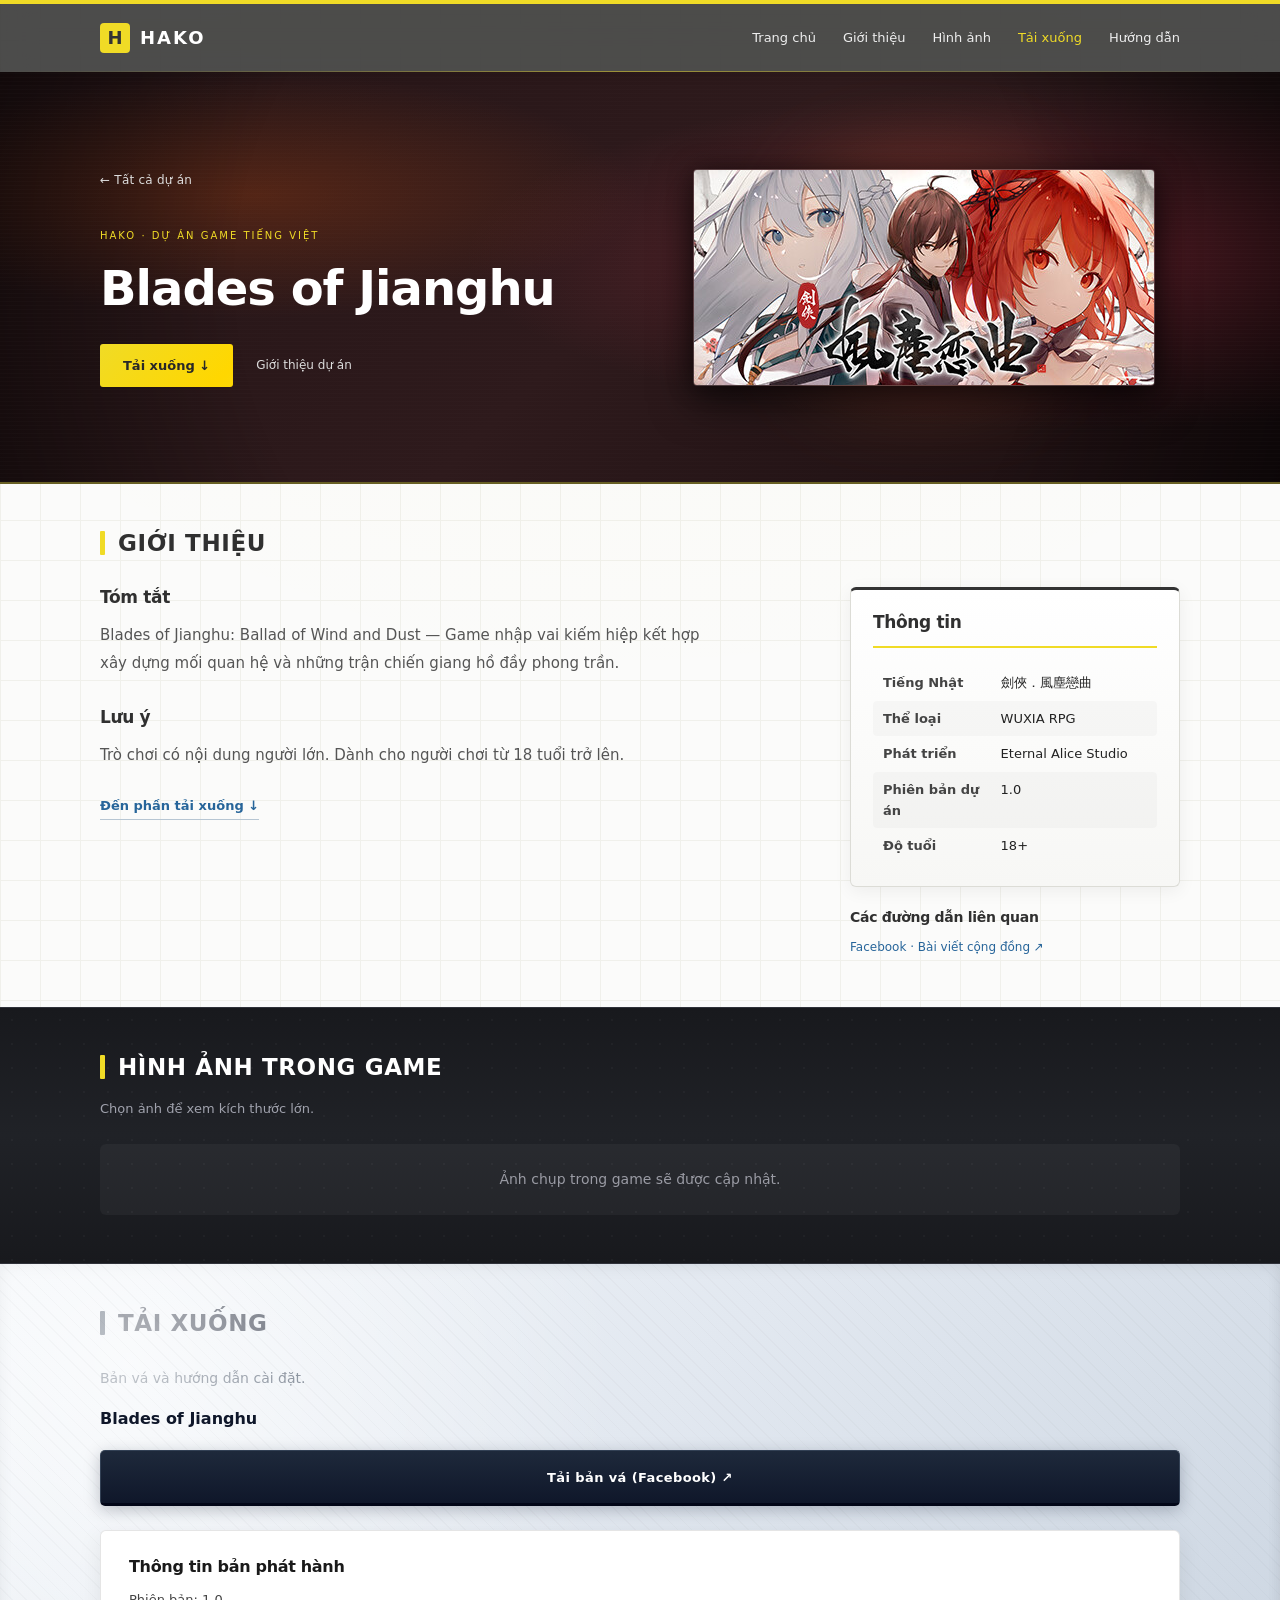
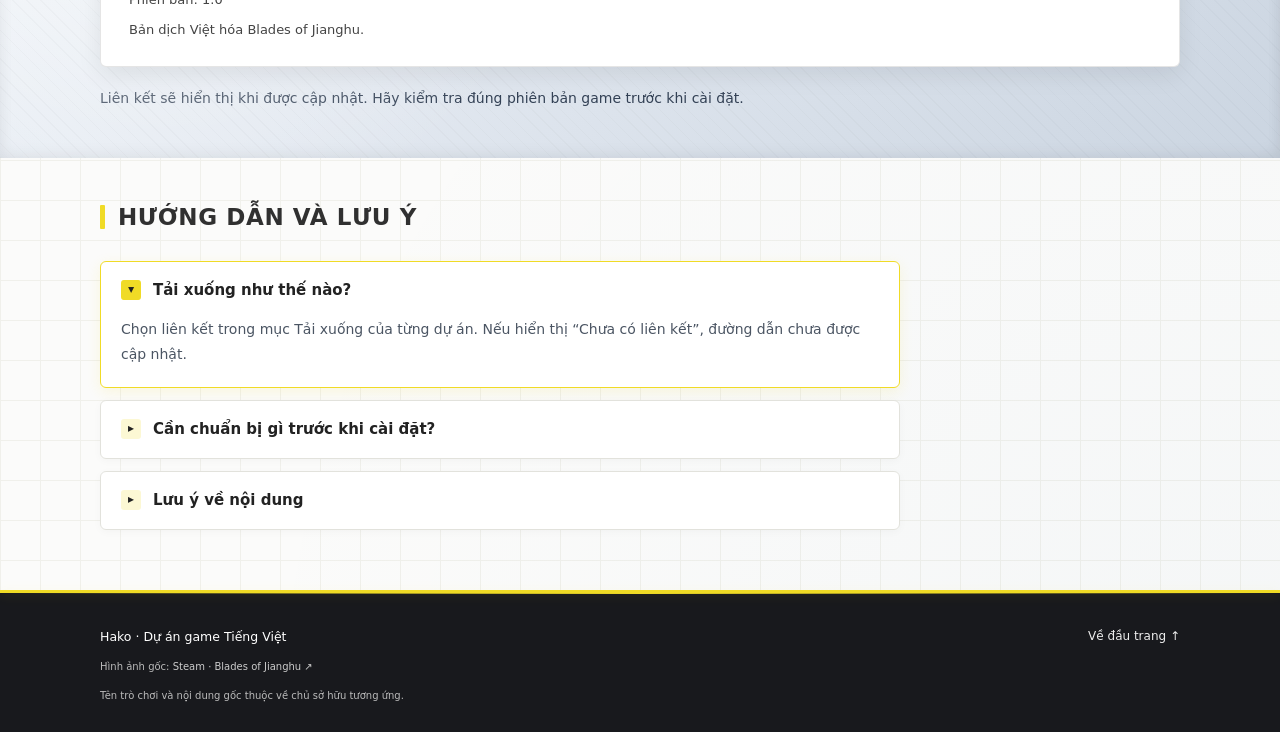
==== blades-of-jianghu.html @ 89d551ab "Add Vestaria Saga II Remake, Blades of Jianghu, and Rance X projects" ====
<!doctype html>
<html lang="vi">
<head>
<meta charset="utf-8">
<meta name="viewport" content="width=device-width, initial-scale=1">
<meta name="theme-color" content="#333333">
<meta name="description" content="Blades of Jianghu — Giới thiệu, thông tin dự án, bản vá và hướng dẫn tải xuống tại Hako.">
<title>Blades of Jianghu — Hako</title>
<link rel="stylesheet" href="style.css">
<script src="projects.js" defer></script>
<script src="app.js" defer></script>
</head>
<body data-project="jianghu">
<a class="skip" href="#projects">Đến nội dung chính</a>
<nav class="header-nav" aria-label="Điều hướng chính"><div class="container nav-inner">
<a class="nav-brand" href="index.html"><span class="brand-mark">H</span> HAKO</a>
<div class="nav-links"><a href="index.html">Trang chủ</a><a href="#projects">Giới thiệu</a><a href="#screenshots">Hình ảnh</a><a class="nav-down-link" href="#downloads">Tải xuống</a><a href="#guide">Hướng dẫn</a></div>
</div></nav>
<header id="home" class="hero">
<div class="container hero-layout"><div class="header-content"><a class="breadcrumb" href="index.html">← Tất cả dự án</a><p class="hero-kicker">HAKO · DỰ ÁN GAME TIẾNG VIỆT</p><h1>Blades of Jianghu</h1><div class="hero-actions"><a class="hero-download" href="#downloads">Tải xuống ↓</a><a class="hero-info" href="#projects">Giới thiệu dự án</a></div></div><figure class="hero-artwork"><img src="img/jianghu-banner.jpg" alt="Ảnh sản phẩm Blades of Jianghu" width="560" height="420" fetchpriority="high"></figure></div>
</header>
<main>
<section id="projects" class="article container"><h2 class="article-title">Giới thiệu</h2><div id="project-list"></div><noscript>Hãy bật JavaScript để xem thông tin và liên kết tải xuống của dự án.</noscript></section>
<section id="screenshots" class="article screenshots-section"><div class="container"><h2 class="article-title">Hình ảnh trong game</h2><p class="gallery-hint">Chọn ảnh để xem kích thước lớn.</p><div id="screenshot-list" class="screenshot-grid"></div></div></section>
<section id="downloads" class="downloads article"><div class="container"><h2 class="article-title">Tải xuống</h2><p>Bản vá và hướng dẫn cài đặt.</p><div id="download-list"></div><p class="download-note">Liên kết sẽ hiển thị khi được cập nhật. Hãy kiểm tra đúng phiên bản game trước khi cài đặt.</p></div></section>
<section id="guide" class="article container"><h2 class="article-title">Hướng dẫn và lưu ý</h2><div id="project-guide-content"></div><div class="questions"><details open><summary>Tải xuống như thế nào?</summary><p>Chọn liên kết trong mục Tải xuống của từng dự án. Nếu hiển thị “Chưa có liên kết”, đường dẫn chưa được cập nhật.</p></details><details><summary>Cần chuẩn bị gì trước khi cài đặt?</summary><p>Đọc hướng dẫn đi kèm bản phát hành, kiểm tra đúng phiên bản game yêu cầu và sao lưu dữ liệu lưu trước khi áp dụng bản vá.</p></details><details><summary>Lưu ý về nội dung</summary><p>Xem phần lưu ý và thông tin độ tuổi của dự án trước khi lựa chọn trải nghiệm.</p></details></div></section>
</main>
<footer><div class="container footer-inner"><small>Hako · Dự án game Tiếng Việt</small><a href="#home">Về đầu trang ↑</a></div><p class="container artwork-credit">Hình ảnh gốc: <a href="https://store.steampowered.com/app/2179300/Blades_of_Jianghu_Ballad_of_Wind_and_Dust/" target="_blank" rel="noopener noreferrer">Steam · Blades of Jianghu ↗</a></p><p class="container legal">Tên trò chơi và nội dung gốc thuộc về chủ sở hữu tương ứng.</p></footer>
<dialog id="image-viewer" class="image-viewer" aria-label="Ảnh chụp trong game"><div class="viewer-toolbar"><p id="viewer-caption" aria-live="polite"></p><button type="button" id="viewer-close" autofocus aria-label="Đóng ảnh">Đóng ×</button></div><img id="viewer-image" alt=""><div class="viewer-controls"><button type="button" id="viewer-prev" aria-label="Ảnh trước">← Trước</button><span id="viewer-count" aria-live="polite"></span><button type="button" id="viewer-next" aria-label="Ảnh tiếp theo">Tiếp →</button></div></dialog>
</body>
</html>
---- style.css ----
/* ============================================================
   HAKO VNs — Modernized Fluid CSS
   Charcoal navigation · Yellow accents · White content panels
   ============================================================ */

/* ------------------------------------------------------------------
   1. CUSTOM PROPERTIES & RESETS
   ------------------------------------------------------------------ */
:root {
  --yellow: #f0db26;
  --dark: #333;
  --ink: #303030;
  --muted: #666;
  --line: #e3e3df;
  --link: #27659a;

  /* Extended palette */
  --yellow-glow: #f0db2666;
  --yellow-dim: #f0db2622;
  --surface: #f1f1ef;
  --card-shadow: 0 2px 8px rgba(0, 0, 0, 0.06);
  --card-shadow-hover: 0 8px 28px rgba(0, 0, 0, 0.12);
  --ease: cubic-bezier(0.4, 0, 0.2, 1);
  --transition: all 0.3s var(--ease);

  /* Scroll progress (driven by JS or scroll-timeline) */
  --scroll-progress: 0;
}

*,
*::before,
*::after {
  box-sizing: border-box;
}

html {
  scroll-behavior: smooth;
  scroll-padding-top: 92px;
}

body {
  margin: 0;
  font-family: 'Inter', system-ui, -apple-system, 'Segoe UI', sans-serif;
  font-size: 15px;
  line-height: 1.65;
  color: var(--ink);
  background-color: #fbfbfa;
  background-image:
    radial-gradient(ellipse 80% 50% at 50% -20%, rgba(240, 219, 38, 0.06), transparent),
    radial-gradient(circle at 100% 100%, rgba(39, 101, 154, 0.03), transparent 40%),
    linear-gradient(#f0f0eb 1px, transparent 1px),
    linear-gradient(90deg, #f0f0eb 1px, transparent 1px);
  background-size: 100% 100%, 100% 100%, 40px 40px, 40px 40px;
  -webkit-font-smoothing: antialiased;
  -moz-osx-font-smoothing: grayscale;
}


/* ------------------------------------------------------------------
   2. SCROLL PROGRESS BAR
   ------------------------------------------------------------------ */
.scroll-progress {
  position: fixed;
  top: 0;
  left: 0;
  width: 0%;
  height: 3px;
  background: linear-gradient(90deg, var(--yellow), #ffd700, #fff382);
  z-index: 250;
  pointer-events: none;
  transition: width 0.08s linear;
  box-shadow: 0 0 10px rgba(240, 219, 38, 0.6);
}


/* ------------------------------------------------------------------
   3. BASE TYPOGRAPHY & LINKS
   ------------------------------------------------------------------ */
a {
  color: var(--link);
  text-decoration: none;
  transition: var(--transition);
}

a:hover {
  text-decoration: underline;
  text-underline-offset: 4px;
}

a:focus-visible,
summary:focus-visible {
  outline: 3px solid #337ab7;
  outline-offset: 5px;
}

p {
  margin: 0 0 16px;
}

h1, h2, h3, h4 {
  line-height: 1.25;
  letter-spacing: -0.02em;
}

h3 {
  font-size: 23px;
  font-weight: 600;
}

h4 {
  font-size: 17px;
  font-weight: 600;
  margin: 0 0 14px;
}


/* ------------------------------------------------------------------
   4. LAYOUT CONTAINER
   ------------------------------------------------------------------ */
.container {
  width: calc(100% - 48px);
  max-width: 1080px;
  margin: 0 auto;
}


/* ------------------------------------------------------------------
   5. SKIP LINK
   ------------------------------------------------------------------ */
.skip {
  position: fixed;
  top: -90px;
  left: 15px;
  padding: 10px;
  background: var(--yellow);
  color: #222;
  z-index: 200;
  transition: top 0.25s var(--ease);
}

.skip:focus {
  top: 10px;
}


/* ------------------------------------------------------------------
   6. GLASSMORPHISM NAVIGATION
   ------------------------------------------------------------------ */
.header-nav {
  position: fixed;
  inset: 0 0 auto;
  z-index: 100;
  background: rgba(45, 45, 45, 0.85);
  backdrop-filter: blur(16px) saturate(1.6);
  -webkit-backdrop-filter: blur(16px) saturate(1.6);
  border-top: 4px solid var(--yellow);
  box-shadow: 0 2px 12px rgba(0, 0, 0, 0.12);
  transition: background 0.35s var(--ease), box-shadow 0.35s var(--ease), border-color 0.35s var(--ease);
}

.header-nav.nav-scrolled {
  background: rgba(24, 24, 24, 0.95);
  backdrop-filter: blur(24px) saturate(2);
  -webkit-backdrop-filter: blur(24px) saturate(2);
  box-shadow: 0 4px 20px rgba(0, 0, 0, 0.45);
}

/* Subtle gradient border at the bottom */
.header-nav::after {
  content: '';
  position: absolute;
  bottom: 0;
  left: 0;
  right: 0;
  height: 1px;
  background: linear-gradient(
    90deg,
    transparent 0%,
    var(--yellow-glow) 25%,
    var(--yellow) 50%,
    var(--yellow-glow) 75%,
    transparent 100%
  );
  opacity: 0.5;
}

.nav-inner {
  min-height: 68px;
  display: flex;
  align-items: center;
  justify-content: space-between;
  gap: 24px;
}

.nav-brand {
  color: white;
  font-weight: 750;
  font-size: 18px;
  letter-spacing: 2px;
  display: flex;
  align-items: center;
  gap: 10px;
}

.brand-mark {
  display: grid;
  place-items: center;
  background: var(--yellow);
  color: #333;
  width: 30px;
  height: 30px;
  font-weight: 800;
  font-size: 18px;
  letter-spacing: 0;
  border-radius: 4px;
  transition: var(--transition);
}

.nav-brand:hover .brand-mark {
  box-shadow: 0 0 12px var(--yellow-glow);
}

.nav-links {
  display: flex;
  gap: 27px;
  align-items: center;
}

.nav-links a {
  font-size: 13px;
  color: #eee;
  padding: 20px 0;
  position: relative;
  transition: var(--transition);
}

/* Underline slides in from left on hover */
.nav-links a::after {
  content: '';
  position: absolute;
  bottom: 14px;
  left: 0;
  width: 0;
  height: 2px;
  background: var(--yellow);
  transition: width 0.3s var(--ease);
}

.nav-links a:hover {
  text-decoration: none;
  color: #fff;
}

.nav-links a:hover::after {
  width: 100%;
}

.nav-links .nav-down-link {
  color: var(--yellow);
}


/* ------------------------------------------------------------------
   7. HERO SECTION
   ------------------------------------------------------------------ */
.hero {
  margin-top: 72px;
  color: white;
  background: #1e1e24;
  border-bottom: 2px solid rgba(240, 219, 38, 0.35);
  position: relative;
  overflow: hidden;
}

/* Gradient background with animated grain texture & game atmosphere */
.hero::before {
  content: '';
  position: absolute;
  inset: 0;
  background:
    radial-gradient(circle at 80% 40%, rgba(240, 219, 38, 0.14), transparent 50%),
    linear-gradient(135deg, #18191d 0%, #24252b 50%, #151619 100%);
  z-index: 0;
}

.hero::after {
  content: '';
  position: absolute;
  inset: 0;
  background-image:
    repeating-linear-gradient(0deg, rgba(255, 255, 255, 0.015) 0, rgba(255, 255, 255, 0.015) 1px, transparent 0, transparent 4px),
    radial-gradient(circle at 50% 50%, transparent 60%, rgba(0, 0, 0, 0.6) 100%);
  opacity: 0.8;
  z-index: 0;
  pointer-events: none;
}

/* Dynamic game-specific hero themes matching original VN ambiance */
body[data-project="vestaria"] .hero::before {
  background:
    radial-gradient(ellipse 75% 65% at 85% 45%, rgba(212, 175, 55, 0.25), transparent 65%),
    radial-gradient(ellipse 50% 50% at 20% 30%, rgba(46, 117, 75, 0.22), transparent 60%),
    linear-gradient(135deg, #161c18 0%, #202722 50%, #121614 100%);
}

body[data-project="rance"] .hero::before {
  background:
    radial-gradient(ellipse 75% 65% at 85% 45%, rgba(220, 38, 56, 0.28), transparent 65%),
    radial-gradient(ellipse 50% 50% at 20% 30%, rgba(160, 24, 38, 0.22), transparent 60%),
    linear-gradient(135deg, #241417 0%, #2d191d 50%, #180d10 100%);
}

body[data-project="renalith"] .hero::before {
  background:
    radial-gradient(ellipse 75% 65% at 85% 45%, rgba(147, 51, 234, 0.25), transparent 65%),
    radial-gradient(ellipse 50% 50% at 20% 30%, rgba(79, 70, 229, 0.22), transparent 60%),
    linear-gradient(135deg, #191426 0%, #221b33 50%, #130f1c 100%);
}

body[data-project="vestaria2"] .hero::before {
  background:
    radial-gradient(ellipse 75% 65% at 85% 45%, rgba(212, 175, 55, 0.25), transparent 65%),
    radial-gradient(ellipse 50% 50% at 20% 30%, rgba(59, 130, 246, 0.22), transparent 60%),
    linear-gradient(135deg, #131b24 0%, #1a2634 50%, #0f151d 100%);
}

body[data-project="jianghu"] .hero::before {
  background:
    radial-gradient(ellipse 75% 65% at 85% 45%, rgba(244, 63, 94, 0.28), transparent 65%),
    radial-gradient(ellipse 50% 50% at 20% 30%, rgba(234, 88, 12, 0.22), transparent 60%),
    linear-gradient(135deg, #241416 0%, #2e1a1c 50%, #180d0f 100%);
}

body[data-project="rance-x"] .hero::before {
  background:
    radial-gradient(ellipse 75% 65% at 85% 45%, rgba(220, 38, 56, 0.32), transparent 65%),
    radial-gradient(ellipse 50% 50% at 20% 30%, rgba(180, 20, 40, 0.25), transparent 60%),
    linear-gradient(135deg, #291115 0%, #34161b 50%, #1b0a0d 100%);
}

.hero > .container {
  position: relative;
  z-index: 1;
}

.hero-layout {
  min-height: 410px;
  display: grid;
  grid-template-columns: 1fr 1fr;
  gap: 55px;
  align-items: center;
  padding-top: 35px;
  padding-bottom: 35px;
}

.header-content {
  padding: 18px 0;
}

.breadcrumb {
  font-size: 12px;
  color: #ddd;
  display: inline-block;
  margin-bottom: 38px;
  letter-spacing: 0.02em;
}

.hero-kicker {
  font-size: 10px;
  letter-spacing: 2px;
  color: var(--yellow);
  margin: 0 0 16px;
  text-transform: uppercase;
}

h1 {
  font-size: clamp(32px, 4vw, 48px);
  letter-spacing: -1px;
  margin: 0 0 28px;
  font-weight: 600;
  line-height: 1.15;
}

h1.typing-active::after {
  content: '❘';
  color: var(--yellow);
  animation: cursorBlink 0.8s infinite;
  margin-left: 2px;
  font-weight: 300;
}

@keyframes cursorBlink {
  0%, 100% { opacity: 1; }
  50% { opacity: 0; }
}

.hero-actions {
  display: flex;
  gap: 23px;
  align-items: center;
  flex-wrap: wrap;
}

/* Download button with gradient & shimmer */
.hero-download {
  display: inline-block;
  background: linear-gradient(135deg, var(--yellow) 0%, #ffd700 50%, var(--yellow) 100%);
  background-size: 200% 100%;
  color: #282828;
  padding: 11px 23px;
  border-radius: 3px;
  font-weight: 700;
  font-size: 13px;
  transition: var(--transition);
  position: relative;
  overflow: hidden;
}

.hero-download:hover {
  text-decoration: none;
  background-position: 100% 0;
  box-shadow: 0 4px 20px var(--yellow-glow);
  transform: translateY(-1px);
}

/* Shimmer effect on hover */
.hero-download::after {
  content: '';
  position: absolute;
  top: 0;
  left: -100%;
  width: 60%;
  height: 100%;
  background: linear-gradient(
    90deg,
    transparent,
    rgba(255, 255, 255, 0.35),
    transparent
  );
  transition: none;
}

.hero-info {
  color: #ddd;
  font-size: 12px;
}

.hero-artwork {
  margin: 0;
  min-width: 0;
  display: flex;
  align-items: center;
  justify-content: center;
  height: 340px;
  position: relative;
}

/* Ambient glow halo behind game artwork */
.hero-artwork::before {
  content: '';
  position: absolute;
  width: 80%;
  height: 80%;
  background: radial-gradient(circle, var(--yellow-glow) 0%, transparent 70%);
  filter: blur(35px);
  z-index: 0;
  opacity: 0.6;
  pointer-events: none;
}

body[data-project="vestaria"] .hero-artwork::before {
  background: radial-gradient(circle, rgba(212, 175, 55, 0.5) 0%, rgba(46, 117, 75, 0.25) 50%, transparent 70%);
}

body[data-project="rance"] .hero-artwork::before {
  background: radial-gradient(circle, rgba(220, 38, 56, 0.55) 0%, rgba(180, 20, 40, 0.25) 50%, transparent 70%);
}

body[data-project="renalith"] .hero-artwork::before {
  background: radial-gradient(circle, rgba(168, 85, 247, 0.55) 0%, rgba(99, 102, 241, 0.25) 50%, transparent 70%);
}

body[data-project="vestaria2"] .hero-artwork::before {
  background: radial-gradient(circle, rgba(212, 175, 55, 0.5) 0%, rgba(59, 130, 246, 0.25) 50%, transparent 70%);
}

body[data-project="jianghu"] .hero-artwork::before {
  background: radial-gradient(circle, rgba(244, 63, 94, 0.55) 0%, rgba(251, 146, 60, 0.25) 50%, transparent 70%);
}

body[data-project="rance-x"] .hero-artwork::before {
  background: radial-gradient(circle, rgba(220, 38, 56, 0.6) 0%, rgba(239, 68, 68, 0.3) 50%, transparent 70%);
}



.hero-artwork img {
  display: block;
  max-width: 100%;
  max-height: 100%;
  width: auto;
  height: auto;
  object-fit: contain;
  box-shadow: 0 16px 40px rgba(0, 0, 0, 0.6), 0 0 24px rgba(0, 0, 0, 0.4);
  border-radius: 4px;
  border: 1px solid rgba(255, 255, 255, 0.15);
  position: relative;
  z-index: 1;
  transition: var(--transition);
}


/* ------------------------------------------------------------------
   8. ARTICLES & SECTIONS
   ------------------------------------------------------------------ */
.article {
  padding-top: 45px;
  padding-bottom: 48px;
}

/* Section title with animated yellow bar */
.article-title {
  font-size: 23px;
  font-weight: 650;
  text-transform: uppercase;
  letter-spacing: 0.6px;
  margin: 0 0 29px;
  display: flex;
  align-items: center;
  gap: 13px;
}

.article-title::before {
  content: '';
  width: 5px;
  height: 24px;
  background: var(--yellow);
  flex-shrink: 0;
  border-radius: 1px;
  transition: height 0.5s var(--ease);
}

/* Gradient text option — add .gradient-text to an .article-title for the effect */
.article-title.gradient-text {
  background: linear-gradient(135deg, var(--ink), var(--link));
  -webkit-background-clip: text;
  -webkit-text-fill-color: transparent;
  background-clip: text;
}


/* ------------------------------------------------------------------
   9. PROJECT LAYOUT & DATA CARDS
   ------------------------------------------------------------------ */
.project {
  padding: 0;
}

.project-layout {
  display: grid;
  grid-template-columns: minmax(0, 1fr) 330px;
  gap: 64px;
  align-items: start;
}

.project-summary p {
  line-height: 1.85;
  color: #555;
  max-width: 66ch;
}

.project-summary h4:not(:first-child) {
  margin-top: 29px;
}

.text-link {
  display: inline-block;
  margin-top: 9px;
  font-size: 13px;
  font-weight: 600;
  border-bottom: 1px solid #b7c6d3;
  padding-bottom: 3px;
  transition: var(--transition);
}

.text-link:hover {
  text-decoration: none;
  border-color: var(--link);
}

/* Card with subtle shadow & hover lift */
.data-content {
  background: linear-gradient(180deg, #ffffff 0%, #f7f7f5 100%);
  border: 1px solid #dcdcd6;
  border-top: 3px solid var(--dark);
  border-radius: 6px;
  padding: 22px;
  box-shadow: 0 4px 18px rgba(0, 0, 0, 0.06);
  transition: var(--transition);
}

.data-content:hover {
  box-shadow: 0 8px 28px rgba(0, 0, 0, 0.12);
  transform: translateY(-2px);
}

.data-title {
  padding-bottom: 13px;
  border-bottom: 2px solid var(--yellow);
  margin-bottom: 17px;
  display: flex;
  align-items: center;
  justify-content: space-between;
}

.metadata {
  margin: 0;
  font-size: 13px;
}

.metadata > div {
  display: grid;
  grid-template-columns: 40% minmax(0, 1fr);
  gap: 12px;
  padding: 7px 10px;
  border-radius: 4px;
  transition: background 0.2s ease;
}

.metadata > div:nth-child(even) {
  background: rgba(0, 0, 0, 0.025);
}

.metadata > div:hover {
  background: rgba(240, 219, 38, 0.14);
}

.metadata dt {
  font-weight: 600;
  color: #444;
}

.metadata dd {
  margin: 0;
  overflow-wrap: anywhere;
  color: #222;
}

.article-morelink {
  font-size: 14px;
  margin: 22px 0 8px;
}

.source-link {
  font-size: 12px;
  overflow-wrap: anywhere;
}


/* ------------------------------------------------------------------
   10. DOWNLOADS SECTION (Silver-Gray Modern Theme with High Readability)
   ------------------------------------------------------------------ */
.downloads {
  background: linear-gradient(135deg, #f1f5f9 0%, #e2e8f0 45%, #cbd5e1 100%);
  color: #0f172a;
  position: relative;
  overflow: hidden;
  box-shadow: inset 0 4px 16px rgba(0, 0, 0, 0.05), inset 0 -4px 16px rgba(0, 0, 0, 0.05);
}

.downloads::before {
  content: '';
  position: absolute;
  inset: 0;
  background-image:
    repeating-linear-gradient(45deg, rgba(0, 0, 0, 0.02) 0, rgba(0, 0, 0, 0.02) 1px, transparent 0, transparent 10px),
    radial-gradient(circle at 10% 20%, rgba(255, 255, 255, 0.7) 0%, transparent 40%);
  pointer-events: none;
}

.downloads .article-title {
  color: #0f172a;
}

.downloads .article-title::before {
  background: #334155;
}

.downloads > .container > p {
  font-size: 14px;
  color: #334155;
  font-weight: 500;
}

.download-project-name {
  font-weight: 700;
  font-size: 16px;
  margin-bottom: 18px;
  color: #0f172a;
  display: flex;
  align-items: center;
  gap: 8px;
}

.download-links {
  display: grid;
  grid-template-columns: 1fr 1fr;
  gap: 18px;
  margin-bottom: 24px;
}

.download-links:has(> :only-child) {
  grid-template-columns: 1fr;
}

/* Download button with high contrast charcoal & metallic hover */
.download-button,
.pending {
  display: flex;
  align-items: center;
  justify-content: center;
  min-height: 56px;
  background: linear-gradient(180deg, #1e293b 0%, #0f172a 100%);
  border: 1px solid #334155;
  border-bottom: 3px solid #020617;
  border-radius: 5px;
  padding: 14px 22px;
  text-align: center;
  color: #ffffff;
  font-size: 13px;
  font-weight: 600;
  letter-spacing: 0.03em;
  overflow-wrap: anywhere;
  box-shadow: 0 4px 16px rgba(15, 23, 42, 0.25);
  transition: var(--transition);
}

.download-button:hover {
  background: linear-gradient(180deg, #0f172a 0%, #020617 100%);
  border-color: #cbd5e1;
  color: #93c5fd;
  text-decoration: none;
  box-shadow: 0 6px 22px rgba(15, 23, 42, 0.4);
  transform: translateY(-2px);
}

.pending {
  color: #a8a8af;
  font-weight: 400;
  background: #2a2a2f;
  border-color: #383840;
  border-bottom: 3px solid #1c1c20;
  cursor: default;
}

.patch-info-content {
  background: #ffffff;
  padding: 26px 28px;
  border-radius: 6px;
  border: 1px solid rgba(0, 0, 0, 0.1);
  box-shadow: 0 8px 24px rgba(0, 0, 0, 0.08);
  transition: var(--transition);
}

.patch-info-content h4 {
  font-size: 16px;
  color: #1a1a1a;
  margin-bottom: 12px;
}

.patch-info-content p {
  font-size: 13px;
  margin-bottom: 8px;
  color: #444;
}

.patch-info-content p:last-child {
  margin: 0;
}

.download-note {
  margin: 20px 0 0;
  font-size: 12px;
  max-width: 800px;
  color: #475569;
}


/* ------------------------------------------------------------------
   11. FAQ / QUESTIONS
   ------------------------------------------------------------------ */
.questions {
  max-width: 800px;
}

.questions details {
  background: #ffffff;
  border: 1px solid #e2e2dc;
  border-radius: 6px;
  padding: 16px 20px;
  margin-bottom: 12px;
  box-shadow: 0 2px 8px rgba(0, 0, 0, 0.03);
  transition: var(--transition);
}

.questions details:hover {
  border-color: #cbd5e1;
  box-shadow: 0 4px 12px rgba(0, 0, 0, 0.06);
}

.questions details[open] {
  border-color: var(--yellow);
  box-shadow: 0 4px 14px var(--yellow-dim);
}

.questions details:first-child {
  padding-top: 16px;
}

.questions summary {
  font-size: 15px;
  font-weight: 600;
  cursor: pointer;
  transition: var(--transition);
  list-style: none;
  display: flex;
  align-items: center;
  gap: 12px;
  color: #222;
}

.questions summary::-webkit-details-marker {
  display: none;
}

/* Custom chevron indicator */
.questions summary::before {
  content: '▸';
  display: inline-flex;
  align-items: center;
  justify-content: center;
  width: 20px;
  height: 20px;
  background: rgba(240, 219, 38, 0.2);
  color: #222;
  border-radius: 3px;
  font-size: 12px;
  transition: transform 0.3s var(--ease), background 0.3s var(--ease);
  flex-shrink: 0;
}

.questions details[open] summary::before {
  transform: rotate(90deg);
  background: var(--yellow);
}

.questions summary:hover {
  color: var(--link);
}

/* Smooth open/close via grid trick */
.questions details > :not(summary) {
  overflow: hidden;
}

.questions p {
  font-size: 14px;
  color: #4b5563;
  margin: 14px 0 4px;
  line-height: 1.8;
}


/* ------------------------------------------------------------------
   12. FOOTER
   ------------------------------------------------------------------ */
footer {
  background: #18191d;
  color: white;
  padding: 34px 0 28px;
  border-top: 3px solid var(--yellow);
  position: relative;
}

footer::before {
  content: '';
  position: absolute;
  top: 0;
  left: 0;
  right: 0;
  height: 1px;
  background: linear-gradient(90deg, transparent, var(--yellow), transparent);
  box-shadow: 0 0 12px var(--yellow-glow);
}

.footer-inner {
  display: flex;
  justify-content: space-between;
  align-items: center;
  gap: 20px;
}

footer a {
  color: #eee;
  font-size: 12px;
  transition: var(--transition);
}

footer a:hover {
  color: var(--yellow);
}

.legal,
.artwork-credit {
  font-size: 10px;
  color: #bbb;
  margin-top: 12px;
  margin-bottom: 0;
}

.artwork-credit a {
  font-size: 10px;
  color: #ccc;
}


/* ------------------------------------------------------------------
   13. HOMEPAGE — BANNER GALLERY & STEAMGRIDDB GRID LOGO VIEW
   ------------------------------------------------------------------ */
.homepage {
  min-height: 100vh;
  background-color: #17181c;
  background-image:
    radial-gradient(ellipse 80% 40% at 50% 0%, rgba(240, 219, 38, 0.16), transparent 70%),
    radial-gradient(circle at 12% 45%, rgba(220, 38, 56, 0.09), transparent 45%),
    radial-gradient(circle at 88% 75%, rgba(147, 51, 234, 0.09), transparent 45%),
    repeating-linear-gradient(45deg, rgba(255, 255, 255, 0.012) 0, rgba(255, 255, 255, 0.012) 1px, transparent 0, transparent 24px);
  border-top: 4px solid var(--yellow);
}

/* Hidden by default in Banner mode */
.grid-poster-image,
.grid-logo-wrapper {
  display: none;
}

/* Homepage navigation & View Switcher */
.homepage-nav-bar {
  background: rgba(23, 24, 28, 0.88);
  backdrop-filter: blur(16px);
  -webkit-backdrop-filter: blur(16px);
  border-bottom: 1px solid rgba(255, 255, 255, 0.08);
  padding: 14px 0;
  position: sticky;
  top: 0;
  z-index: 90;
}

.homepage-nav-inner {
  display: flex;
  align-items: center;
  justify-content: space-between;
  gap: 16px;
}

.view-toggle-group {
  display: inline-flex;
  align-items: center;
  background: rgba(0, 0, 0, 0.4);
  border: 1px solid rgba(255, 255, 255, 0.12);
  border-radius: 20px;
  padding: 3px;
  gap: 3px;
}

.view-toggle-label {
  font-size: 11px;
  font-weight: 600;
  color: #8e8f99;
  padding-left: 10px;
  padding-right: 4px;
  text-transform: uppercase;
  letter-spacing: 0.5px;
}

.view-toggle-btn {
  display: inline-flex;
  align-items: center;
  gap: 6px;
  padding: 6px 14px;
  border-radius: 16px;
  border: none;
  background: transparent;
  color: #bbb;
  font-family: inherit;
  font-size: 12px;
  font-weight: 600;
  cursor: pointer;
  transition: var(--transition);
}

.view-toggle-btn:hover {
  color: #fff;
}

.view-toggle-btn.active {
  background: var(--yellow);
  color: #1a1a1a;
  box-shadow: 0 2px 10px var(--yellow-glow);
}

.toggle-icon {
  flex-shrink: 0;
}

.banner-gallery {
  width: min(100%, 1200px);
  margin: 0 auto;
  display: grid;
  gap: 12px;
  padding: 24px 0 40px;
}

.project-banner {
  position: relative;
  min-height: 310px;
  display: grid;
  grid-template-columns: 1fr 48%;
  align-items: center;
  gap: 36px;
  padding: 34px 55px;
  background: #232429;
  color: #fff;
  border: 1px solid rgba(255, 255, 255, 0.08);
  border-bottom: 3px solid var(--yellow);
  border-radius: 6px;
  overflow: hidden;
  box-shadow: 0 6px 22px rgba(0, 0, 0, 0.35);
  transition: transform 0.4s var(--ease), box-shadow 0.4s var(--ease), background 0.4s var(--ease), border-color 0.4s var(--ease);
}

/* Individual game-specific atmospheric backdrops */
.project-banner.banner-vestaria {
  background: linear-gradient(135deg, #1c241e 0%, #161c18 60%, #111513 100%);
  border-bottom-color: #d4af37;
}

.project-banner.banner-rance {
  background: linear-gradient(135deg, #271619 0%, #1e1113 60%, #150b0d 100%);
  border-bottom-color: #e0314b;
}

.project-banner.banner-renalith {
  background: linear-gradient(135deg, #1d162b 0%, #161122 60%, #100c19 100%);
  border-bottom-color: #a855f7;
}

.project-banner.banner-vestaria2 {
  background: linear-gradient(135deg, #162029 0%, #111a22 60%, #0c1218 100%);
  border-bottom-color: #3b82f6;
}

.project-banner.banner-jianghu {
  background: linear-gradient(135deg, #271618 0%, #1e1113 60%, #150b0c 100%);
  border-bottom-color: #f43f5e;
}

.project-banner.banner-rance-x {
  background: linear-gradient(135deg, #2a1114 0%, #200d10 60%, #15080a 100%);
  border-bottom-color: #e11d48;
}

/* Gradient overlay on each banner with cursor glow support */
.project-banner::before {
  content: '';
  position: absolute;
  inset: 0;
  background: radial-gradient(
    600px circle at var(--mouse-x, -999px) var(--mouse-y, -999px),
    rgba(240, 219, 38, 0.15),
    transparent 60%
  ), linear-gradient(
    135deg,
    rgba(0, 0, 0, 0.3) 0%,
    transparent 50%,
    rgba(0, 0, 0, 0.15) 100%
  );
  z-index: 0;
  pointer-events: none;
  transition: opacity 0.3s var(--ease);
}

.project-banner.banner-vestaria::before {
  background: radial-gradient(
    600px circle at var(--mouse-x, 80%) var(--mouse-y, 50%),
    rgba(212, 175, 55, 0.18),
    rgba(46, 117, 75, 0.1) 40%,
    transparent 70%
  ), repeating-linear-gradient(135deg, rgba(255, 255, 255, 0.015) 0, rgba(255, 255, 255, 0.015) 1px, transparent 0, transparent 20px);
}

.project-banner.banner-rance::before {
  background: radial-gradient(
    600px circle at var(--mouse-x, 80%) var(--mouse-y, 50%),
    rgba(224, 49, 75, 0.22),
    rgba(140, 20, 30, 0.1) 40%,
    transparent 70%
  ), repeating-linear-gradient(135deg, rgba(255, 255, 255, 0.015) 0, rgba(255, 255, 255, 0.015) 1px, transparent 0, transparent 20px);
}

.project-banner.banner-renalith::before {
  background: radial-gradient(
    600px circle at var(--mouse-x, 80%) var(--mouse-y, 50%),
    rgba(168, 85, 247, 0.22),
    rgba(79, 70, 229, 0.1) 40%,
    transparent 70%
  ), repeating-linear-gradient(135deg, rgba(255, 255, 255, 0.015) 0, rgba(255, 255, 255, 0.015) 1px, transparent 0, transparent 20px);
}

.project-banner.banner-vestaria2::before {
  background: radial-gradient(
    600px circle at var(--mouse-x, 80%) var(--mouse-y, 50%),
    rgba(59, 130, 246, 0.22),
    rgba(212, 175, 55, 0.1) 40%,
    transparent 70%
  ), repeating-linear-gradient(135deg, rgba(255, 255, 255, 0.015) 0, rgba(255, 255, 255, 0.015) 1px, transparent 0, transparent 20px);
}

.project-banner.banner-jianghu::before {
  background: radial-gradient(
    600px circle at var(--mouse-x, 80%) var(--mouse-y, 50%),
    rgba(244, 63, 94, 0.25),
    rgba(234, 88, 12, 0.1) 40%,
    transparent 70%
  ), repeating-linear-gradient(135deg, rgba(255, 255, 255, 0.015) 0, rgba(255, 255, 255, 0.015) 1px, transparent 0, transparent 20px);
}

.project-banner.banner-rance-x::before {
  background: radial-gradient(
    600px circle at var(--mouse-x, 80%) var(--mouse-y, 50%),
    rgba(225, 29, 72, 0.28),
    rgba(159, 18, 57, 0.15) 40%,
    transparent 70%
  ), repeating-linear-gradient(135deg, rgba(255, 255, 255, 0.015) 0, rgba(255, 255, 255, 0.015) 1px, transparent 0, transparent 20px);
}

/* Accent glow on bottom border */
.project-banner::after {
  content: '';
  position: absolute;
  bottom: 0;
  left: 0;
  right: 0;
  height: 6px;
  background: linear-gradient(
    90deg,
    transparent,
    var(--yellow-glow),
    var(--yellow),
    var(--yellow-glow),
    transparent
  );
  opacity: 0;
  transition: opacity 0.4s var(--ease);
  z-index: 1;
}

.project-banner.banner-vestaria::after {
  background: linear-gradient(90deg, transparent, rgba(212, 175, 55, 0.8), #ffd700, rgba(212, 175, 55, 0.8), transparent);
}

.project-banner.banner-rance::after {
  background: linear-gradient(90deg, transparent, rgba(220, 38, 56, 0.8), #ff4d6d, rgba(220, 38, 56, 0.8), transparent);
}

.project-banner.banner-renalith::after {
  background: linear-gradient(90deg, transparent, rgba(168, 85, 247, 0.8), #c084fc, rgba(168, 85, 247, 0.8), transparent);
}

.project-banner.banner-vestaria2::after {
  background: linear-gradient(90deg, transparent, rgba(59, 130, 246, 0.8), #60a5fa, rgba(59, 130, 246, 0.8), transparent);
}

.project-banner.banner-jianghu::after {
  background: linear-gradient(90deg, transparent, rgba(244, 63, 94, 0.8), #fb7185, rgba(244, 63, 94, 0.8), transparent);
}

.project-banner.banner-rance-x::after {
  background: linear-gradient(90deg, transparent, rgba(225, 29, 72, 0.8), #f43f5e, rgba(225, 29, 72, 0.8), transparent);
}

.project-banner > * {
  position: relative;
  z-index: 1;
}

.banner-image {
  grid-column: 2;
  grid-row: 1 / span 2;
  display: block;
  width: 100%;
  height: 250px;
  object-fit: contain;
  filter: drop-shadow(0 10px 20px rgba(0, 0, 0, 0.45));
  transition: transform 0.5s var(--ease), filter 0.5s var(--ease);
}

.banner-content {
  grid-column: 1;
  grid-row: 1;
  align-self: end;
  transition: transform 0.4s var(--ease);
}

.banner-category {
  color: var(--yellow);
  font-size: 11px;
  letter-spacing: 2px;
  text-transform: uppercase;
  font-weight: 700;
  display: inline-block;
  padding: 2px 8px;
  background: rgba(0, 0, 0, 0.35);
  border: 1px solid rgba(255, 255, 255, 0.1);
  border-radius: 3px;
  margin-bottom: 6px;
}

.banner-vestaria .banner-category { color: #f5d061; border-color: rgba(212, 175, 55, 0.3); }
.banner-rance .banner-category { color: #ff6b81; border-color: rgba(220, 38, 56, 0.3); }
.banner-renalith .banner-category { color: #d8b4fe; border-color: rgba(168, 85, 247, 0.3); }
.banner-vestaria2 .banner-category { color: #93c5fd; border-color: rgba(59, 130, 246, 0.3); }
.banner-jianghu .banner-category { color: #fda4af; border-color: rgba(244, 63, 94, 0.3); }
.banner-rance-x .banner-category { color: #fecdd3; border-color: rgba(225, 29, 72, 0.3); }

.project-banner h2 {
  font-size: clamp(27px, 3.5vw, 42px);
  letter-spacing: -0.7px;
  font-weight: 700;
  margin: 10px 0 14px;
  text-shadow: 0 2px 10px rgba(0, 0, 0, 0.5);
}

.banner-japanese {
  font-size: 13px;
  color: #cfd0d8;
}

.banner-age {
  display: inline-block;
  font-size: 11px;
  font-weight: 700;
  border: 1px solid #ff4757;
  color: #ff6b81;
  background: rgba(255, 71, 87, 0.15);
  border-radius: 3px;
  margin-left: 15px;
  padding: 1px 7px;
  transition: var(--transition);
}

.banner-open {
  grid-column: 1;
  grid-row: 2;
  align-self: start;
  font-size: 13px;
  font-weight: 600;
  color: #eee;
  display: inline-flex;
  align-items: center;
  gap: 6px;
  padding: 6px 14px;
  background: rgba(255, 255, 255, 0.08);
  border-radius: 4px;
  border: 1px solid rgba(255, 255, 255, 0.12);
  transition: var(--transition);
}

/* Hover effects for banners */
.project-banner:hover {
  text-decoration: none;
  transform: translateY(-3px);
  box-shadow: 0 16px 36px rgba(0, 0, 0, 0.5);
}

.project-banner:hover::after {
  opacity: 1;
}

.project-banner:hover .banner-image {
  transform: scale(1.05);
  filter: drop-shadow(0 14px 28px rgba(0, 0, 0, 0.6));
}

.project-banner:hover .banner-content {
  transform: translateX(6px);
}

.project-banner:hover .banner-open {
  color: #222;
  background: var(--yellow);
  border-color: var(--yellow);
  box-shadow: 0 4px 14px var(--yellow-glow);
  text-decoration: none;
}

.banner-vestaria:hover .banner-open { background: #d4af37; border-color: #d4af37; color: #111; }
.banner-rance:hover .banner-open { background: #e0314b; border-color: #e0314b; color: #fff; }
.banner-renalith:hover .banner-open { background: #a855f7; border-color: #a855f7; color: #fff; }
.banner-vestaria2:hover .banner-open { background: #3b82f6; border-color: #3b82f6; color: #fff; }
.banner-jianghu:hover .banner-open { background: #f43f5e; border-color: #f43f5e; color: #fff; }
.banner-rance-x:hover .banner-open { background: #e11d48; border-color: #e11d48; color: #fff; }

.project-banner:focus-visible {
  outline: 4px solid var(--yellow);
  outline-offset: -6px;
}


/* ==================================================================
   STEAMGRIDDB-STYLE GRID LOGO VIEW
   ================================================================== */
#banners.view-mode-grid {
  display: grid;
  grid-template-columns: repeat(3, 1fr);
  gap: 28px;
  padding: 36px 0 60px;
  max-width: 1180px;
}

@media (max-width: 990px) {
  #banners.view-mode-grid {
    grid-template-columns: repeat(2, 1fr);
    gap: 20px;
  }
}

@media (max-width: 600px) {
  #banners.view-mode-grid {
    grid-template-columns: 1fr;
    gap: 24px;
  }
}

#banners.view-mode-grid .project-banner {
  display: flex;
  flex-direction: column;
  justify-content: flex-end;
  min-height: 490px;
  aspect-ratio: 2 / 3;
  padding: 24px 20px;
  border-radius: 8px;
  position: relative;
  overflow: hidden;
  border: 1px solid rgba(255, 255, 255, 0.12);
  box-shadow: 0 12px 32px rgba(0, 0, 0, 0.55);
}

/* Hide horizontal banner image in grid mode */
#banners.view-mode-grid .banner-image {
  display: none !important;
}

/* Show full-bleed poster cover in grid mode */
#banners.view-mode-grid .grid-poster-image {
  display: block !important;
  position: absolute;
  inset: 0;
  width: 100%;
  height: 100%;
  object-fit: cover;
  object-position: center top;
  z-index: 0;
  transition: transform 0.6s var(--ease), filter 0.6s var(--ease);
}

/* Rich cinematic vignette overlay */
#banners.view-mode-grid .project-banner::before {
  content: '';
  position: absolute;
  inset: 0;
  background: linear-gradient(
    to top,
    rgba(14, 15, 18, 0.98) 0%,
    rgba(14, 15, 18, 0.68) 38%,
    rgba(14, 15, 18, 0.22) 65%,
    rgba(0, 0, 0, 0.4) 100%
  ) !important;
  z-index: 1;
  pointer-events: none;
  opacity: 1 !important;
}

/* Game Logo Wrapper (SteamGridDB Style) */
#banners.view-mode-grid .grid-logo-wrapper {
  display: flex !important;
  align-items: center;
  justify-content: center;
  width: 100%;
  height: 120px;
  position: relative;
  z-index: 3;
  margin-bottom: 8px;
  filter: drop-shadow(0 6px 18px rgba(0, 0, 0, 0.95));
  transition: transform 0.4s var(--ease);
}

#banners.view-mode-grid .grid-logo-image {
  max-width: 90%;
  max-height: 100px;
  width: auto;
  height: auto;
  object-fit: contain;
  transition: transform 0.4s var(--ease), filter 0.4s var(--ease);
}

/* Card Content in Grid Mode */
#banners.view-mode-grid .banner-content,
#banners.view-mode-grid .project-banner:hover .banner-content {
  grid-column: auto;
  grid-row: auto;
  align-self: auto;
  position: static !important;
  transform: none !important;
  filter: none !important;
  will-change: auto !important;
  contain: none !important;
  width: 100%;
  text-align: center;
  transition: none !important;
}

#banners.view-mode-grid .project-banner h2 {
  position: relative;
  z-index: 3;
  font-size: 20px;
  font-weight: 700;
  margin: 6px 0 4px;
  text-shadow: 0 2px 10px rgba(0, 0, 0, 0.9);
}

#banners.view-mode-grid .banner-japanese {
  position: relative;
  z-index: 3;
  font-size: 12px;
  color: #c4c5cf;
  display: block;
  margin-bottom: 6px;
}

/* Badges floating at top corners of the grid card */
#banners.view-mode-grid .banner-category,
#banners.view-mode-grid .project-banner:hover .banner-category {
  position: absolute;
  top: 16px;
  left: 16px;
  z-index: 4;
  backdrop-filter: blur(8px);
  -webkit-backdrop-filter: blur(8px);
  background: rgba(14, 15, 18, 0.85);
  border: 1px solid rgba(255, 255, 255, 0.18);
  font-size: 10px;
  letter-spacing: 1.5px;
  padding: 4px 9px;
  border-radius: 4px;
  margin: 0;
  transform: none !important;
  box-shadow: 0 2px 8px rgba(0, 0, 0, 0.4);
}

#banners.view-mode-grid .banner-age,
#banners.view-mode-grid .project-banner:hover .banner-age {
  position: absolute;
  top: 16px;
  right: 16px;
  z-index: 4;
  backdrop-filter: blur(8px);
  -webkit-backdrop-filter: blur(8px);
  margin: 0;
  font-size: 10px;
  padding: 3px 8px;
  border-radius: 4px;
  transform: none !important;
  box-shadow: 0 2px 8px rgba(0, 0, 0, 0.4);
}

#banners.view-mode-grid .banner-open {
  grid-column: auto;
  grid-row: auto;
  align-self: auto;
  position: relative;
  z-index: 3;
  width: 100%;
  justify-content: center;
  margin-top: 10px;
  padding: 8px 16px;
  font-size: 12px;
  background: rgba(255, 255, 255, 0.12);
  border: 1px solid rgba(255, 255, 255, 0.2);
  backdrop-filter: blur(6px);
}

/* Hover effects in Grid Mode */
#banners.view-mode-grid .project-banner:hover {
  transform: translateY(-8px) scale(1.02);
  box-shadow: 0 20px 45px rgba(0, 0, 0, 0.7);
}

#banners.view-mode-grid .project-banner:hover .grid-poster-image {
  transform: scale(1.08);
  filter: brightness(1.05);
}

#banners.view-mode-grid .project-banner:hover .grid-logo-image {
  transform: scale(1.08) translateY(-4px);
  filter: drop-shadow(0 8px 24px var(--yellow-glow));
}

#banners.view-mode-grid .banner-vestaria:hover {
  border-color: #d4af37;
  box-shadow: 0 20px 45px rgba(0, 0, 0, 0.7), 0 0 25px rgba(212, 175, 55, 0.25);
}

#banners.view-mode-grid .banner-rance:hover {
  border-color: #e0314b;
  box-shadow: 0 20px 45px rgba(0, 0, 0, 0.7), 0 0 25px rgba(224, 49, 75, 0.25);
}

#banners.view-mode-grid .banner-renalith:hover {
  border-color: #a855f7;
  box-shadow: 0 20px 45px rgba(0, 0, 0, 0.7), 0 0 25px rgba(168, 85, 247, 0.25);
}
#banners.view-mode-grid .banner-vestaria2:hover {
  border-color: #3b82f6;
  box-shadow: 0 20px 45px rgba(0, 0, 0, 0.7), 0 0 25px rgba(59, 130, 246, 0.25);
}
#banners.view-mode-grid .banner-jianghu:hover {
  border-color: #f43f5e;
  box-shadow: 0 20px 45px rgba(0, 0, 0, 0.7), 0 0 25px rgba(244, 63, 94, 0.25);
}
#banners.view-mode-grid .banner-rance-x:hover {
  border-color: #e11d48;
  box-shadow: 0 20px 45px rgba(0, 0, 0, 0.7), 0 0 25px rgba(225, 29, 72, 0.25);
}


/* ------------------------------------------------------------------
   14. SCREENSHOTS SECTION & GALLERY (Cinematic Dark Gallery)
   ------------------------------------------------------------------ */
.screenshots-section {
  background: linear-gradient(180deg, #18191d 0%, #202227 50%, #18191d 100%);
  border-top: 1px solid #30323a;
  border-bottom: 1px solid #30323a;
  position: relative;
  color: #fff;
}

.screenshots-section::before {
  content: '';
  position: absolute;
  inset: 0;
  background-image: radial-gradient(rgba(255, 255, 255, 0.03) 1px, transparent 1px);
  background-size: 24px 24px;
  pointer-events: none;
}

.screenshots-section .article-title {
  color: #ffffff;
}

.gallery-hint {
  font-size: 13px;
  color: #a0a2ad;
  margin-top: -13px;
  margin-bottom: 25px;
}

.screenshot-grid {
  display: grid;
  grid-template-columns: repeat(2, minmax(0, 1fr));
  gap: 25px;
}

/* Card with hover scale & shadow in dark gallery */
.screenshot-card {
  margin: 0;
  min-width: 0;
  background: #22242a;
  border: 1px solid #373942;
  border-radius: 6px;
  overflow: hidden;
  box-shadow: 0 8px 24px rgba(0, 0, 0, 0.4);
  transition: var(--transition);
}

.screenshot-card:hover {
  transform: translateY(-4px) scale(1.02);
  border-color: var(--yellow);
  box-shadow: 0 14px 32px rgba(0, 0, 0, 0.6), 0 0 16px var(--yellow-dim);
}

.screenshot-link {
  display: block;
  position: relative;
  background: #18191c;
  overflow: hidden;
}

.screenshot-link img {
  display: block;
  width: 100%;
  height: auto;
  aspect-ratio: 16/10;
  object-fit: contain;
  transition: transform 0.5s var(--ease);
}

.screenshot-link:hover img {
  transform: scale(1.04);
}

.screenshot-zoom {
  position: absolute;
  right: 10px;
  bottom: 10px;
  padding: 4px 10px;
  background: rgba(18, 19, 23, 0.85);
  color: #fff;
  border: 1px solid rgba(255, 255, 255, 0.15);
  border-radius: 3px;
  font-size: 11px;
  font-weight: 600;
  backdrop-filter: blur(4px);
  transition: var(--transition);
}

.screenshot-link:hover .screenshot-zoom {
  color: #222;
  background: var(--yellow);
  border-color: var(--yellow);
  box-shadow: 0 2px 8px var(--yellow-glow);
}

.screenshot-card figcaption {
  padding: 12px 16px;
  font-size: 13px;
  color: #cfd0d8;
  background: #1d1e23;
  border-top: 1px solid #2e3038;
}

.gallery-empty {
  grid-column: 1 / -1;
  margin: 0;
  color: #9a9ba4;
  font-size: 14px;
  padding: 24px;
  text-align: center;
  background: rgba(255, 255, 255, 0.04);
  border-radius: 6px;
}


/* ------------------------------------------------------------------
   15. IMAGE VIEWER DIALOG
   ------------------------------------------------------------------ */
.image-viewer {
  width: min(1100px, calc(100% - 32px));
  max-height: calc(100dvh - 32px);
  padding: 18px;
  border: 1px solid #555;
  border-radius: 6px;
  background: #252525;
  color: #fff;
  overflow: auto;
}

/* Smooth scale-in on open */
.image-viewer[open] {
  animation: viewer-open 0.35s var(--ease) forwards;
}

/* Backdrop with blur */
.image-viewer::backdrop {
  background: rgba(0, 0, 0, 0.75);
  backdrop-filter: blur(6px);
  -webkit-backdrop-filter: blur(6px);
}

.viewer-toolbar {
  display: flex;
  gap: 18px;
  align-items: center;
  justify-content: space-between;
  margin-bottom: 15px;
}

.viewer-toolbar p {
  margin: 0;
  font-size: 14px;
}

.image-viewer button {
  font: inherit;
  font-size: 12px;
  background: #3c3c3c;
  color: white;
  border: 1px solid #777;
  border-radius: 3px;
  min-height: 40px;
  padding: 8px 14px;
  cursor: pointer;
  transition: var(--transition);
}

.image-viewer button:hover {
  color: var(--yellow);
  border-color: var(--yellow);
  background: #444;
}

.image-viewer button:focus-visible {
  outline: 3px solid var(--yellow);
  outline-offset: 3px;
}

#viewer-image {
  display: block;
  width: 100%;
  height: auto;
  max-height: calc(100dvh - 200px);
  object-fit: contain;
  transition: opacity 0.25s var(--ease), transform 0.25s var(--ease);
}

#viewer-image.viewer-fade-out {
  opacity: 0;
  transform: scale(0.97);
}

#viewer-image.viewer-fade-in {
  animation: viewerFadeIn 0.25s var(--ease);
}

@keyframes viewerFadeIn {
  from { opacity: 0.3; transform: scale(0.98); }
  to { opacity: 1; transform: scale(1); }
}

.viewer-controls {
  display: flex;
  align-items: center;
  justify-content: space-between;
  gap: 15px;
  margin-top: 15px;
}

#viewer-count {
  font-size: 12px;
  color: #ddd;
}


/* ------------------------------------------------------------------
   16. CHANGELOG & GUIDES
   ------------------------------------------------------------------ */
.changelog-entry {
  margin-top: 22px;
  border-top: 1px solid var(--line);
  padding-top: 18px;
}

.changelog-entry h5 {
  font-size: 13px;
  line-height: 1.5;
  margin: 0 0 10px;
  font-weight: 650;
}

.changelog-entry ul {
  padding-left: 20px;
  margin: 0;
  color: #555;
  font-size: 13px;
  line-height: 1.8;
}

.changelog-entry li + li {
  margin-top: 5px;
}

.installation-step {
  margin-bottom: 24px;
  max-width: 800px;
  background: #ffffff;
  border: 1px solid #e2e2dc;
  border-left: 4px solid var(--yellow);
  border-radius: 4px;
  padding: 22px 26px;
  box-shadow: 0 2px 10px rgba(0, 0, 0, 0.04);
  transition: var(--transition);
}

.installation-step:hover {
  box-shadow: 0 6px 18px rgba(0, 0, 0, 0.07);
  transform: translateX(3px);
}

.installation-step h3,
.controls-title {
  font-size: 18px;
  font-weight: 700;
  margin: 0 0 12px;
  color: #1a1a1a;
}

.installation-step p {
  font-size: 14px;
  color: #4b5563;
  line-height: 1.7;
}

.controls-wrapper {
  max-width: 800px;
  overflow-x: auto;
  margin-bottom: 32px;
  border: 1px solid #dcdcd6;
  border-radius: 6px;
  background: #ffffff;
  box-shadow: 0 4px 14px rgba(0, 0, 0, 0.04);
}

.controls-table {
  border-collapse: collapse;
  width: 100%;
  text-align: left;
  font-size: 13px;
}

.controls-table caption {
  text-align: left;
  padding: 14px 20px;
  background: linear-gradient(180deg, #f7f7f5 0%, #eeeeea 100%);
  font-weight: 700;
  color: #222;
  border-bottom: 1px solid #dcdcd6;
}

.controls-table th,
.controls-table td {
  padding: 12px 20px;
  border-top: 1px solid #e8e8e2;
}

.controls-table th {
  background: #fdfdfc;
  font-weight: 600;
  color: #555;
  text-transform: uppercase;
  font-size: 11px;
  letter-spacing: 0.5px;
}

.controls-table tbody tr:hover {
  background: rgba(240, 219, 38, 0.08);
}

.control-setting {
  font-family: ui-monospace, SFMono-Regular, Menlo, Monaco, Consolas, monospace;
  font-size: 12px;
  color: #3b82f6;
  font-weight: 600;
}

kbd {
  font-family: ui-monospace, SFMono-Regular, Menlo, Monaco, Consolas, monospace;
  font-size: 12px;
  background: linear-gradient(180deg, #ffffff 0%, #f0f0ec 100%);
  border: 1px solid #c8c8c2;
  border-bottom: 2px solid #b0b0a8;
  border-radius: 4px;
  padding: 3px 8px;
  white-space: nowrap;
  box-shadow: 0 2px 3px rgba(0, 0, 0, 0.08);
  color: #222;
  font-weight: 600;
}


/* ==================================================================
   17. SCROLL-TRIGGERED ANIMATIONS
   ================================================================== */

/* Fade-up keyframe */
@keyframes fade-up {
  from {
    opacity: 0;
    transform: translateY(24px);
  }
  to {
    opacity: 1;
    transform: translateY(0);
  }
}

/* Elements with [data-animate] start invisible with slight translateY */
[data-animate] {
  opacity: 0;
  transform: translateY(24px);
  transition: opacity 0.65s var(--ease), transform 0.65s var(--ease);
  will-change: opacity, transform;
}

/* When the .is-visible or .fade-up class is applied */
[data-animate].is-visible,
.fade-up {
  opacity: 1;
  transform: translateY(0);
}

/* Stagger delays */
.stagger-1 { transition-delay: 0.08s; animation-delay: 0.08s; }
.stagger-2 { transition-delay: 0.16s; animation-delay: 0.16s; }
.stagger-3 { transition-delay: 0.24s; animation-delay: 0.24s; }
.stagger-4 { transition-delay: 0.32s; animation-delay: 0.32s; }
.stagger-5 { transition-delay: 0.40s; animation-delay: 0.40s; }


/* ------------------------------------------------------------------
   18. HERO ARTWORK FLOAT ANIMATION
   ------------------------------------------------------------------ */
@keyframes float {
  0%, 100% { transform: translateY(0); }
  50%      { transform: translateY(-8px); }
}

/* Shimmer sweep for download button */
@keyframes shimmer {
  0%   { left: -100%; }
  100% { left: 120%; }
}

/* Viewer dialog open */
@keyframes viewer-open {
  from {
    opacity: 0;
    transform: scale(0.92);
  }
  to {
    opacity: 1;
    transform: scale(1);
  }
}

/* Banner staggered entrance */
@keyframes banner-enter {
  from {
    opacity: 0;
    transform: translateY(30px);
  }
  to {
    opacity: 1;
    transform: translateY(0);
  }
}

/* Download button pulse */
@keyframes pulse-subtle {
  0%, 100% { box-shadow: 0 0 0 0 var(--yellow-glow); }
  50%      { box-shadow: 0 0 0 6px transparent; }
}

/* Article title bar grow */
@keyframes bar-grow {
  from { height: 0; }
  to   { height: 24px; }
}


/* ==================================================================
   19. MOTION-SAFE ANIMATIONS
   Only applied when user has no reduced-motion preference.
   ================================================================== */
@media (prefers-reduced-motion: no-preference) {
  .hero-artwork img {
    animation: float 6s ease-in-out infinite;
  }

  .hero-download:hover::after {
    animation: shimmer 0.8s ease-in-out;
  }

  .hero-download {
    animation: pulse-subtle 3s ease-in-out infinite;
  }

  /* Staggered entrance for banners */
  .project-banner:nth-child(1) { animation: banner-enter 0.6s var(--ease) 0.1s both; }
  .project-banner:nth-child(2) { animation: banner-enter 0.6s var(--ease) 0.2s both; }
  .project-banner:nth-child(3) { animation: banner-enter 0.6s var(--ease) 0.3s both; }
  .project-banner:nth-child(4) { animation: banner-enter 0.6s var(--ease) 0.4s both; }
  .project-banner:nth-child(5) { animation: banner-enter 0.6s var(--ease) 0.5s both; }
  .project-banner:nth-child(6) { animation: banner-enter 0.6s var(--ease) 0.6s both; }
  .project-banner:nth-child(7) { animation: banner-enter 0.6s var(--ease) 0.7s both; }
  .project-banner:nth-child(8) { animation: banner-enter 0.6s var(--ease) 0.8s both; }

  /* Article title yellow bar animate on scroll */
  .fade-up .article-title::before,
  .article-title.fade-up::before {
    animation: bar-grow 0.5s var(--ease) 0.2s both;
  }

  /* FAQ smooth open/close */
  .faq-content-wrapper {
    display: grid;
    grid-template-rows: 0fr;
    transition: grid-template-rows 0.35s var(--ease);
  }

  .questions details[open] .faq-content-wrapper {
    grid-template-rows: 1fr;
  }

  .questions details.faq-closing .faq-content-wrapper {
    grid-template-rows: 0fr !important;
  }

  .faq-content-inner {
    overflow: hidden;
    min-height: 0;
  }
}


/* ==================================================================
   20. REDUCED MOTION OVERRIDE
   ================================================================== */
@media (prefers-reduced-motion: reduce) {
  html {
    scroll-behavior: auto;
  }

  *,
  *::before,
  *::after {
    animation-duration: 0.01ms !important;
    animation-iteration-count: 1 !important;
    transition-duration: 0.01ms !important;
  }

  [data-animate] {
    opacity: 1;
  }
}


/* ==================================================================
   21. RESPONSIVE BREAKPOINTS
   ================================================================== */

/* ---- Tablets / small desktops ---- */
@media (max-width: 850px) {
  .hero-layout {
    gap: 30px;
    min-height: 360px;
  }

  .hero-artwork {
    height: 280px;
  }

  .project-layout {
    gap: 32px;
    grid-template-columns: minmax(0, 1fr) 290px;
  }

  .project-banner {
    padding: 30px;
    gap: 25px;
  }

  .banner-image {
    height: 230px;
  }

  .nav-links {
    gap: 20px;
  }
}

/* ---- Mobile ---- */
@media (max-width: 600px) {
  html {
    scroll-padding-top: 75px;
  }

  .container {
    width: calc(100% - 36px);
  }

  /* Nav */
  .nav-inner {
    min-height: 58px;
    gap: 12px;
  }

  .nav-brand {
    font-size: 14px;
    letter-spacing: 1px;
  }

  .brand-mark {
    width: 24px;
    height: 24px;
    font-size: 15px;
  }

  .nav-links {
    gap: 14px;
  }

  .nav-links a {
    font-size: 11px;
    padding: 15px 0;
  }

  .nav-links a:first-child {
    display: none;
  }

  /* Hero */
  .hero {
    margin-top: 62px;
  }

  .hero-layout {
    grid-template-columns: 1fr;
    gap: 25px;
    padding-top: 24px;
    padding-bottom: 30px;
  }

  .header-content {
    padding: 0;
  }

  .breadcrumb {
    margin-bottom: 24px;
    font-size: 11px;
  }

  h1 {
    font-size: 33px;
    margin-bottom: 22px;
  }

  .hero-kicker {
    font-size: 9px;
  }

  .hero-artwork {
    height: 260px;
  }

  .hero-artwork img {
    max-height: 260px;
  }

  /* Articles */
  .article {
    padding-top: 32px;
    padding-bottom: 35px;
  }

  .article-title {
    font-size: 20px;
    margin-bottom: 25px;
  }

  .project-layout {
    grid-template-columns: 1fr;
    gap: 30px;
  }

  /* Downloads */
  .download-links {
    grid-template-columns: 1fr;
    gap: 12px;
  }

  .patch-info-content {
    padding: 20px;
  }

  /* Footer */
  .footer-inner {
    align-items: flex-start;
    gap: 15px;
  }

  .footer-inner small {
    font-size: 11px;
  }

  /* Banners */
  .banner-gallery {
    gap: 0;
  }

  .project-banner {
    grid-template-columns: 1fr;
    gap: 14px;
    padding: 27px 22px;
    min-height: 0;
  }

  .banner-image {
    grid-column: 1;
    grid-row: 1;
    height: 210px;
  }

  .banner-content {
    grid-row: 2;
    align-self: auto;
  }

  .banner-open {
    grid-row: 3;
  }

  .project-banner h2 {
    font-size: 29px;
    margin: 8px 0 10px;
  }

  .banner-category {
    font-size: 9px;
  }

  .banner-japanese {
    font-size: 12px;
  }

  /* Screenshots */
  .screenshot-grid {
    grid-template-columns: 1fr;
    gap: 18px;
  }

  .nav-links {
    gap: 11px;
  }

  .nav-links a {
    font-size: 10px;
  }

  .nav-brand {
    font-size: 12px;
    gap: 6px;
  }

  /* Image viewer */
  .viewer-toolbar p {
    font-size: 12px;
  }

  .image-viewer {
    padding: 12px;
  }

  .gallery-hint {
    margin-top: -8px;
  }

  /* Tables */
  .controls-table th,
  .controls-table td {
    padding: 9px 10px;
  }

  .controls-table {
    font-size: 12px;
  }
}
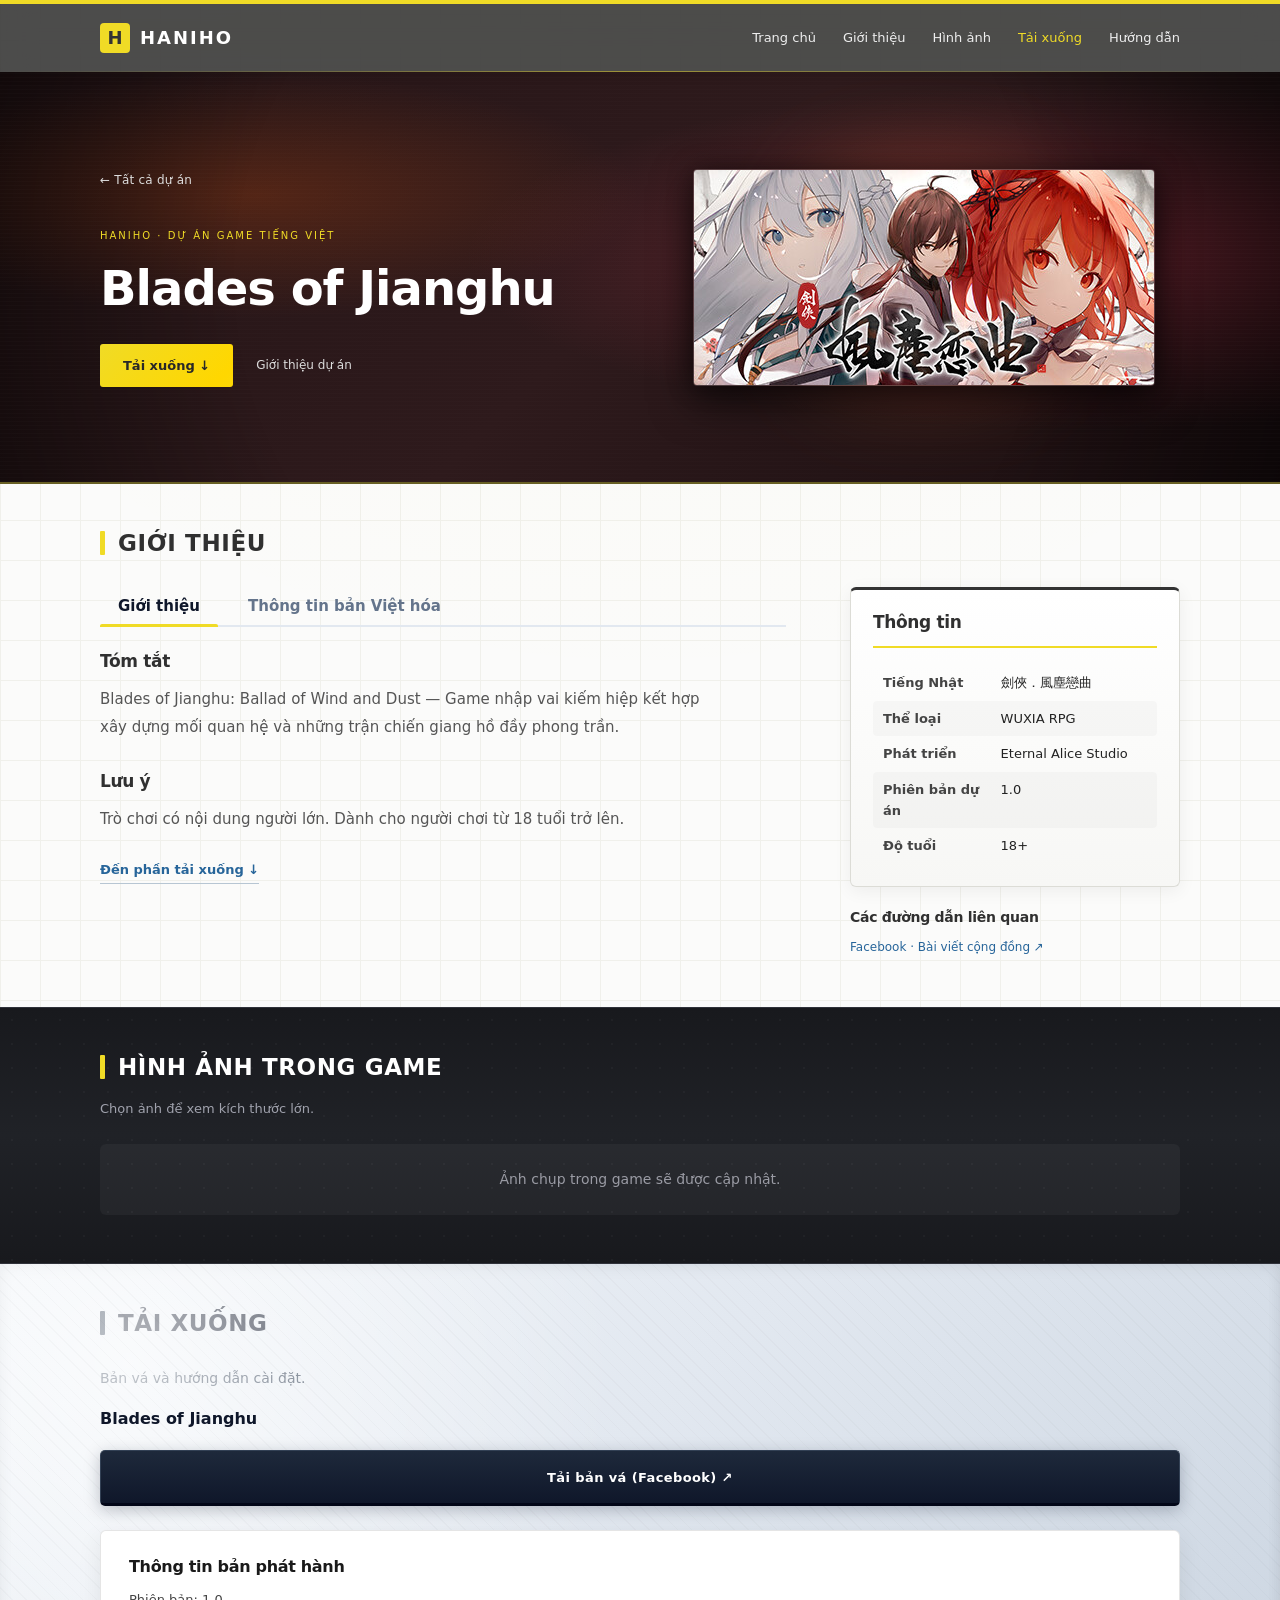
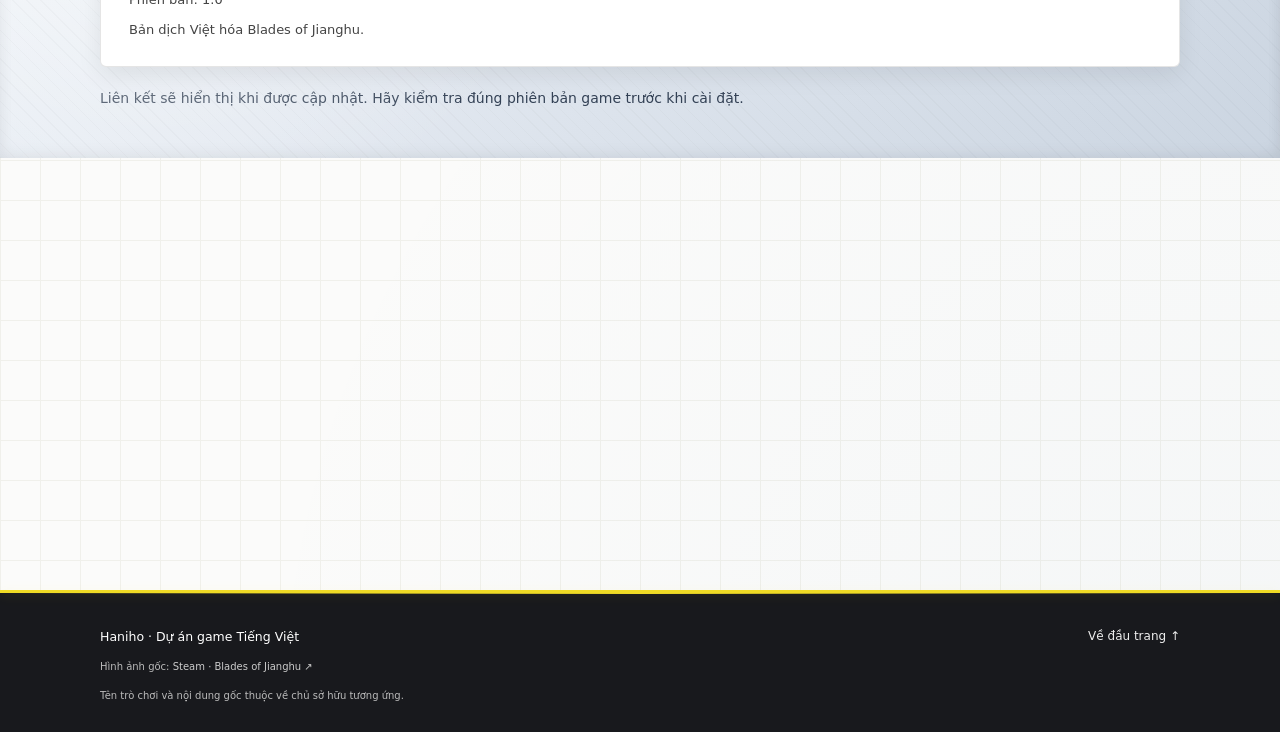
==== commit 7046682c: "Rename site to Haniho, use Steam banner for Vestaria I, add Viet Hoa info tab, update high-res grid " ====
--- a/blades-of-jianghu.html
+++ b/blades-of-jianghu.html
@@ -4,8 +4,8 @@
 <meta charset="utf-8">
 <meta name="viewport" content="width=device-width, initial-scale=1">
 <meta name="theme-color" content="#333333">
-<meta name="description" content="Blades of Jianghu — Giới thiệu, thông tin dự án, bản vá và hướng dẫn tải xuống tại Hako.">
-<title>Blades of Jianghu — Hako</title>
+<meta name="description" content="Blades of Jianghu — Giới thiệu, thông tin dự án, bản vá và hướng dẫn tải xuống tại Haniho.">
+<title>Blades of Jianghu — Haniho</title>
 <link rel="stylesheet" href="style.css">
 <script src="projects.js" defer></script>
 <script src="app.js" defer></script>
@@ -13,11 +13,11 @@
 <body data-project="jianghu">
 <a class="skip" href="#projects">Đến nội dung chính</a>
 <nav class="header-nav" aria-label="Điều hướng chính"><div class="container nav-inner">
-<a class="nav-brand" href="index.html"><span class="brand-mark">H</span> HAKO</a>
+<a class="nav-brand" href="index.html"><span class="brand-mark">H</span> HANIHO</a>
 <div class="nav-links"><a href="index.html">Trang chủ</a><a href="#projects">Giới thiệu</a><a href="#screenshots">Hình ảnh</a><a class="nav-down-link" href="#downloads">Tải xuống</a><a href="#guide">Hướng dẫn</a></div>
 </div></nav>
 <header id="home" class="hero">
-<div class="container hero-layout"><div class="header-content"><a class="breadcrumb" href="index.html">← Tất cả dự án</a><p class="hero-kicker">HAKO · DỰ ÁN GAME TIẾNG VIỆT</p><h1>Blades of Jianghu</h1><div class="hero-actions"><a class="hero-download" href="#downloads">Tải xuống ↓</a><a class="hero-info" href="#projects">Giới thiệu dự án</a></div></div><figure class="hero-artwork"><img src="img/jianghu-banner.jpg" alt="Ảnh sản phẩm Blades of Jianghu" width="560" height="420" fetchpriority="high"></figure></div>
+<div class="container hero-layout"><div class="header-content"><a class="breadcrumb" href="index.html">← Tất cả dự án</a><p class="hero-kicker">HANIHO · DỰ ÁN GAME TIẾNG VIỆT</p><h1>Blades of Jianghu</h1><div class="hero-actions"><a class="hero-download" href="#downloads">Tải xuống ↓</a><a class="hero-info" href="#projects">Giới thiệu dự án</a></div></div><figure class="hero-artwork"><img src="img/jianghu-banner.jpg" alt="Ảnh sản phẩm Blades of Jianghu" width="560" height="420" fetchpriority="high"></figure></div>
 </header>
 <main>
 <section id="projects" class="article container"><h2 class="article-title">Giới thiệu</h2><div id="project-list"></div><noscript>Hãy bật JavaScript để xem thông tin và liên kết tải xuống của dự án.</noscript></section>
@@ -25,7 +25,8 @@
 <section id="downloads" class="downloads article"><div class="container"><h2 class="article-title">Tải xuống</h2><p>Bản vá và hướng dẫn cài đặt.</p><div id="download-list"></div><p class="download-note">Liên kết sẽ hiển thị khi được cập nhật. Hãy kiểm tra đúng phiên bản game trước khi cài đặt.</p></div></section>
 <section id="guide" class="article container"><h2 class="article-title">Hướng dẫn và lưu ý</h2><div id="project-guide-content"></div><div class="questions"><details open><summary>Tải xuống như thế nào?</summary><p>Chọn liên kết trong mục Tải xuống của từng dự án. Nếu hiển thị “Chưa có liên kết”, đường dẫn chưa được cập nhật.</p></details><details><summary>Cần chuẩn bị gì trước khi cài đặt?</summary><p>Đọc hướng dẫn đi kèm bản phát hành, kiểm tra đúng phiên bản game yêu cầu và sao lưu dữ liệu lưu trước khi áp dụng bản vá.</p></details><details><summary>Lưu ý về nội dung</summary><p>Xem phần lưu ý và thông tin độ tuổi của dự án trước khi lựa chọn trải nghiệm.</p></details></div></section>
 </main>
-<footer><div class="container footer-inner"><small>Hako · Dự án game Tiếng Việt</small><a href="#home">Về đầu trang ↑</a></div><p class="container artwork-credit">Hình ảnh gốc: <a href="https://store.steampowered.com/app/2179300/Blades_of_Jianghu_Ballad_of_Wind_and_Dust/" target="_blank" rel="noopener noreferrer">Steam · Blades of Jianghu ↗</a></p><p class="container legal">Tên trò chơi và nội dung gốc thuộc về chủ sở hữu tương ứng.</p></footer>
+<footer><div class="container footer-inner"><small>Haniho · Dự án game Tiếng Việt</small><a href="#home">Về đầu trang ↑</a></div><p class="container artwork-credit">Hình ảnh gốc: <a href="https://store.steampowered.com/app/2179300/Blades_of_Jianghu_Ballad_of_Wind_and_Dust/" target="_blank" rel="noopener noreferrer">Steam · Blades of Jianghu ↗</a></p><p class="container legal">Tên trò chơi và nội dung gốc thuộc về chủ sở hữu tương ứng.</p></footer>
 <dialog id="image-viewer" class="image-viewer" aria-label="Ảnh chụp trong game"><div class="viewer-toolbar"><p id="viewer-caption" aria-live="polite"></p><button type="button" id="viewer-close" autofocus aria-label="Đóng ảnh">Đóng ×</button></div><img id="viewer-image" alt=""><div class="viewer-controls"><button type="button" id="viewer-prev" aria-label="Ảnh trước">← Trước</button><span id="viewer-count" aria-live="polite"></span><button type="button" id="viewer-next" aria-label="Ảnh tiếp theo">Tiếp →</button></div></dialog>
 </body>
 </html>
+
--- a/style.css
+++ b/style.css
@@ -1,5 +1,5 @@
 /* ============================================================
-   HAKO VNs — Modernized Fluid CSS
+   HANIHO VNs — Modernized Fluid CSS
    Charcoal navigation · Yellow accents · White content panels
    ============================================================ */
 
@@ -2284,3 +2284,107 @@
     font-size: 12px;
   }
 }
+
+/* ------------------------------------------------------------------
+   TABS: Giới thiệu & Thông tin bản Việt hóa (Tổ Mèo Cam inspired)
+   ------------------------------------------------------------------ */
+.project-tabs-nav {
+  display: flex;
+  gap: 12px;
+  border-bottom: 2px solid #e2e8f0;
+  margin-bottom: 24px;
+}
+
+.project-tab-btn {
+  background: none;
+  border: none;
+  padding: 10px 18px;
+  font-family: inherit;
+  font-size: 15px;
+  font-weight: 600;
+  color: #64748b;
+  cursor: pointer;
+  position: relative;
+  transition: var(--transition);
+  border-radius: 6px 6px 0 0;
+}
+
+.project-tab-btn:hover {
+  color: #0f172a;
+  background: rgba(0, 0, 0, 0.03);
+}
+
+.project-tab-btn.active {
+  color: #0f172a;
+}
+
+.project-tab-btn.active::after {
+  content: '';
+  position: absolute;
+  bottom: -2px;
+  left: 0;
+  right: 0;
+  height: 3px;
+  background: var(--yellow);
+  border-radius: 2px 2px 0 0;
+}
+
+.project-tab-pane {
+  display: none;
+  animation: fadeInPane 0.25s ease-in-out;
+}
+
+.project-tab-pane.active {
+  display: block;
+}
+
+@keyframes fadeInPane {
+  from { opacity: 0; transform: translateY(4px); }
+  to { opacity: 1; transform: translateY(0); }
+}
+
+/* Thông tin bản Việt hóa Table */
+.vi-table-wrapper {
+  background: #ffffff;
+  border: 1px solid #e2e8f0;
+  border-radius: 8px;
+  overflow: hidden;
+  box-shadow: 0 4px 16px rgba(0, 0, 0, 0.04);
+}
+
+.vi-info-table {
+  width: 100%;
+  border-collapse: collapse;
+  text-align: left;
+  font-size: 14px;
+}
+
+.vi-info-table tr {
+  border-bottom: 1px solid #f1f5f9;
+  transition: background 0.15s ease;
+}
+
+.vi-info-table tr:last-child {
+  border-bottom: none;
+}
+
+.vi-info-table tr:hover {
+  background: #f8fafc;
+}
+
+.vi-info-table th {
+  padding: 13px 18px;
+  width: 32%;
+  color: #64748b;
+  font-weight: 600;
+  background: #f8fafc;
+  vertical-align: top;
+  border-right: 1px solid #f1f5f9;
+}
+
+.vi-info-table td {
+  padding: 13px 18px;
+  color: #1e293b;
+  font-weight: 500;
+  line-height: 1.6;
+}
